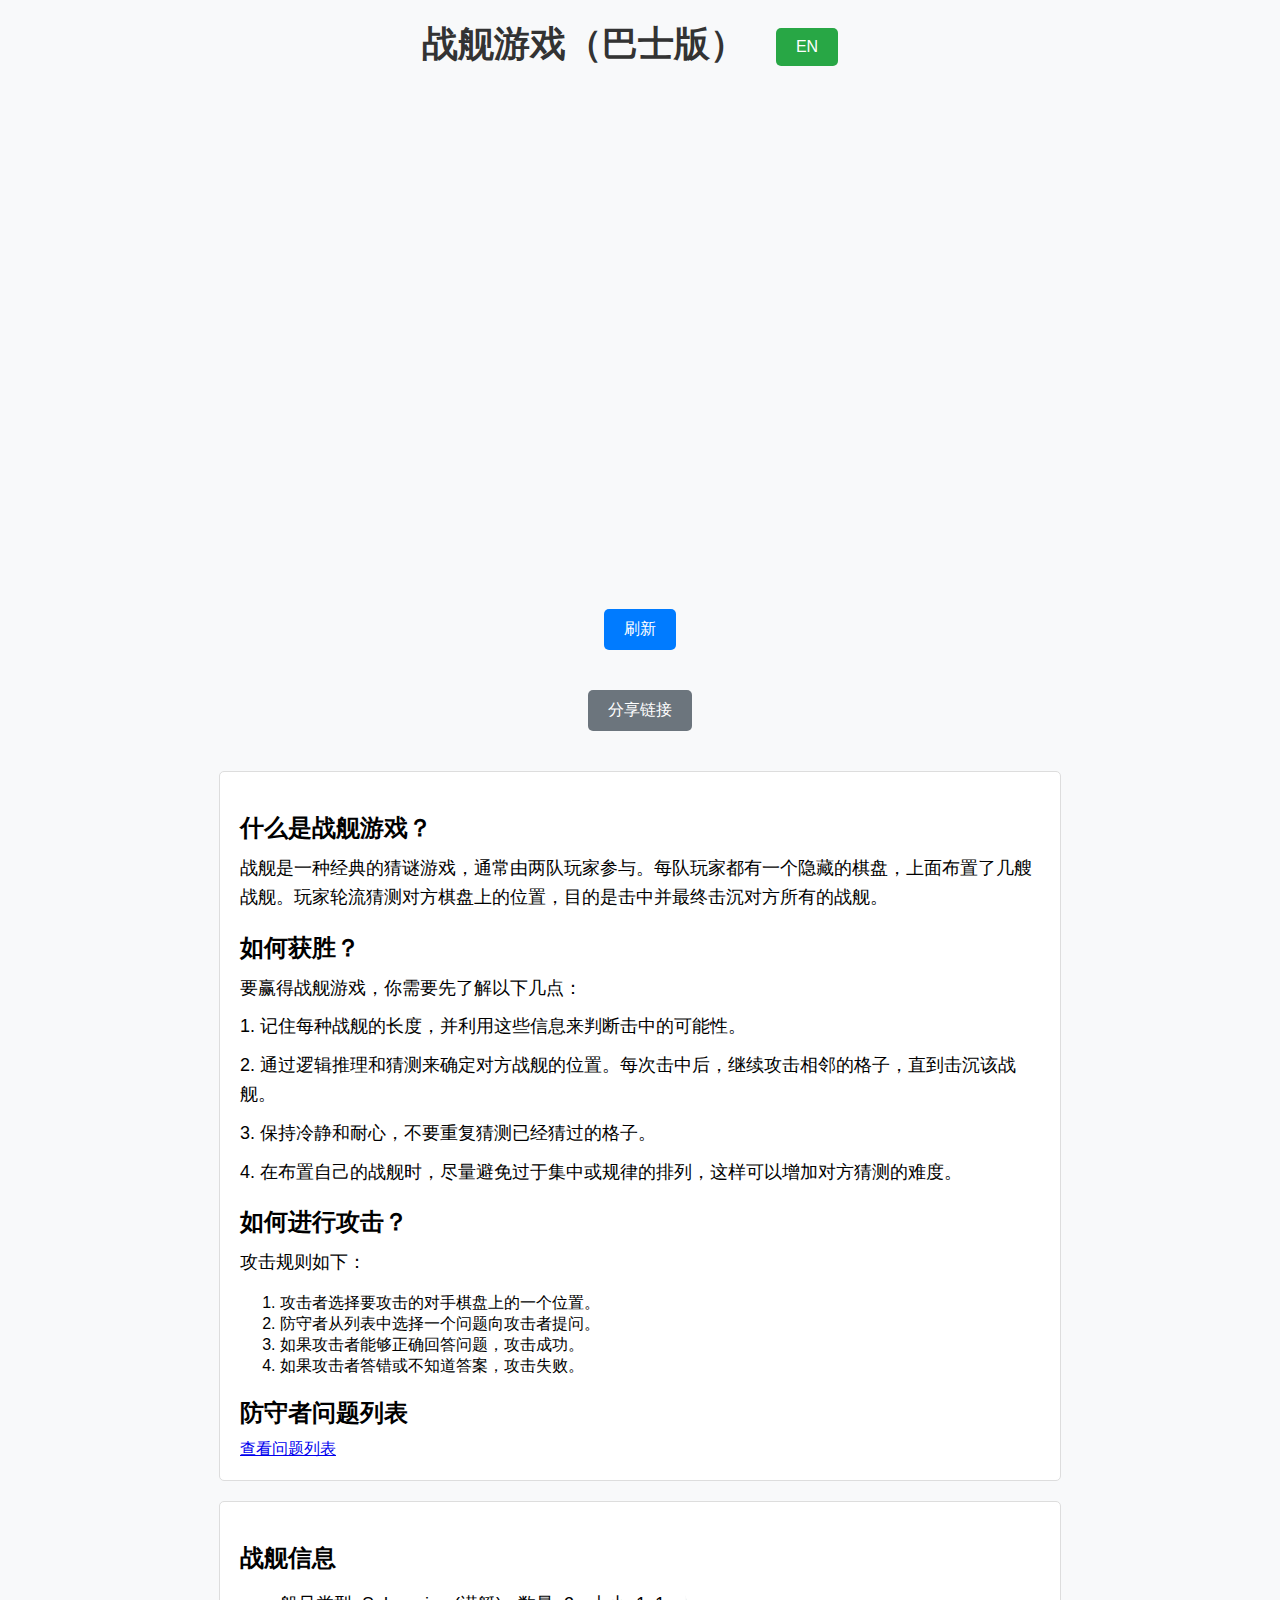
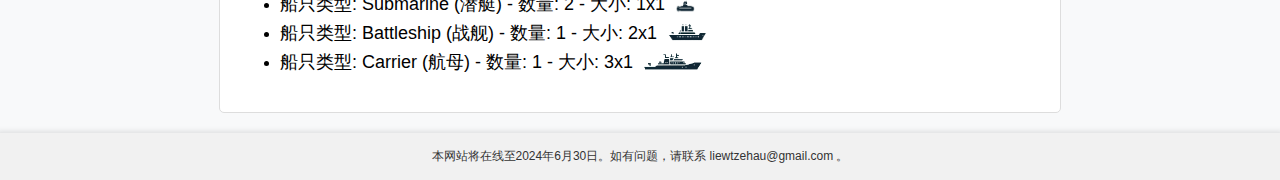
==== index.html @ 7bf11fde "update url format" ====
<!DOCTYPE html>
<html lang="en">
<head>
    <meta charset="UTF-8">
    <meta name="viewport" content="width=device-width, initial-scale=1.0">
    <title>2024成长营の战舰游戏</title>
    <link rel="stylesheet" href="css\styles.css">
</head>
<body>
	<header style="display: flex; align-items: center;">
		<h1 id="title" style="margin-right: 10px;">战舰游戏（巴士版）</h1>
		<button id="languageButton" class="button language-toggle" onclick="toggleLanguage()">EN</button>
	</header>
    <main>
        <div class="iframe-container">
            <iframe src="https://docs.google.com/presentation/d/e/2PACX-1vSyRlAYFByS9uUYxnTJni8VoEZZagcwP3eAEtE21WB3ig0ITGmMuZ49Msveojp7sdHbgEWDhxrnBxK9/embed?start=false&loop=false&delayms=3000" allowfullscreen></iframe>
        </div>
		<div style="text-align: center;">
			<button id="refresh" class="button refresh-button" onclick="refreshPage()">刷新</button>
		</div>
		<div style="text-align: center;">
            <button id="shareUrl" class="button toggle-share-button" onclick="toggleShareUrl()">分享链接给隔壁的朋友</button>
		</div>
		<div class="url-code" id="urlCode" style="display: none;">            
            <div class="share-link">
                
                <input type="text" id="pageLink" value="hi.tzehau.com" readonly>
                <div style="display: flex; align-items: center;">
                <button id="copyLink" class="button share-button" onclick="copyLink()">复制链接</button>

                </div>
            </div>
			<img src="src\hiqr.svg" alt="QR code for alternative website">
		</div>

        <div class="tutorial">
            <h2 id="whatIsTitle">什么是战舰游戏？</h2>
            <p id="whatIsContent">战舰是一种经典的猜谜游戏，通常由两队玩家参与。每队玩家都有一个隐藏的棋盘，上面布置了几艘战舰。玩家轮流猜测对方棋盘上的位置，目的是击中并最终击沉对方所有的战舰。</p>
            
            <h2 id="howToWinTitle">如何获胜？</h2>
            <p id="howToWinContent">要赢得战舰游戏，你需要先了解以下几点：</p>
            <p id="winTip1">1. 记住每种战舰的长度，并利用这些信息来判断击中的可能性。</p>
            <p id="winTip2">2. 通过逻辑推理和猜测来确定对方战舰的位置。每次击中后，继续攻击相邻的格子，直到击沉该战舰。</p>
            <p id="winTip3">3. 保持冷静和耐心，不要重复猜测已经猜过的格子。</p>
            <p id="winTip4">4. 在布置自己的战舰时，尽量避免过于集中或规律的排列，这样可以增加对方猜测的难度。</p>

            <h2 id="howToAttackTitle">如何进行攻击？</h2>
            <p id="howToAttackContent">攻击规则如下：</p>
            <ol>
                <li id="attackStep1">攻击者选择要攻击的对手棋盘上的一个位置。</li>
                <li id="attackStep2">防守者从列表中选择一个问题向攻击者提问。</li>
                <li id="attackStep3">如果攻击者能够正确回答问题，攻击成功。</li>
                <li id="attackStep4">如果攻击者答错或不知道答案，攻击失败。</li>
            </ol>

            <h2 id="defenderQuestionsTitle">防守者问题列表</h2>
            <a id="questionsLink" href="questions.html">查看问题列表</a>
        </div>
		<div class="tutorial">
			<h2 id="shipInfoTitle">战舰信息</h2>
			<ul>
				<li>
					<div style="display: flex; align-items: center;">
						<p id="shipInfo1" style="margin: 0;">
							船只类型: Submarine (潜艇) - 数量: 2 - 大小: 1x1
						</p>
						<img src="src/ship1.png" alt="Submarine Icon" style="width: 20px; height: 20px; margin-left: 10px;">
					</div>
				</li>
				<li>
					<div style="display: flex; align-items: center;">
						<p id="shipInfo2" style="margin: 0;">
							船只类型: Battleship (战舰) - 数量: 1 - 大小: 2x1
						</p>
						<img src="src/ship2.png" alt="Battleship Icon" style="width: 40px; height: 20px; margin-left: 10px;">
					</div>
				</li>
				<li>
					<div style="display: flex; align-items: center;">
						<p id="shipInfo3" style="margin: 0;">
							船只类型: Carrier (航母) - 数量: 1 - 大小: 3x1
						</p>
						<img src="src/ship3.png" alt="Carrier Icon" style="width: 60px; height: 20px; margin-left: 10px;">
					</div>
				</li>
			</ul>
		</div>

	</main>		
	<footer id="footer">
        <p id="footerContent">本网站将在线至2024年6月30日。如有问题，请联系 liewtzehau@gmail.com</p>
    </footer>
    <script>
        function refreshPage() {
            location.reload();
        }

        function copyLink() {
            var copyText = document.getElementById("pageLink");
            copyText.select();
            copyText.setSelectionRange(0, 99999); // For mobile devices
            document.execCommand("copy");
			if (currentLanguage === 'zh') {
				alert("链接已复制: " + copyText.value);
			} else {
				alert("Link copied: " + copyText.value);
			}
        }

        function toggleShareUrl() {
            var shareCode = document.getElementById("urlCode");
            var toggleButton = document.querySelector(".toggle-share-button");
			
            if (shareCode.style.display === "none") {
                shareCode.style.display = "block";
				// toggleButton.id = "hideUrl";
                toggleButton.textContent = "隐藏链接";
            } else {
                shareCode.style.display = "none";
				// shareCode.id = "shareUrl";
                toggleButton.textContent = "分享链接";
            }
        }
	
		const translations = {
        en: {
            title: "Battleship (Bus Version)",
			languageButton: "中文",
            refresh: "Refresh",
            copyLink: "Copy Link",
            shareUrl: "Share Url",
            hideUrl: "Hide Url",
            showQRCode: "Show QR Code",
            hideQRCode: "Hide QR Code",
            whatIsTitle: "What is Battleship Game?",
            whatIsContent: "Battleship is a classic guessing game typically played by two teams of players. Each team has a hidden board with ships placed on it. Players take turns guessing the locations on the opponent's board, aiming to hit and eventually sink all of the opponent's ships.",
            howToWinTitle: "How to Win?",
            howToWinContent: "To win the battleship game, you need to understand the following points:",
            winTip1: "1. Remember the length of each type of ship and use this information to judge the likelihood of a hit.",
            winTip2: "2. Use logical reasoning and guessing to determine the location of the opponent's ships. Continue attacking adjacent squares after a hit until the ship is sunk.",
            winTip3: "3. Stay calm and patient, and avoid guessing squares that have already been guessed.",
            winTip4: "4. When placing your own ships, avoid overly concentrated or regular patterns to increase the difficulty of the opponent's guesses.",
            howToAttackTitle: "How to Attack?",
            howToAttackContent: "The rules for attacking are as follows:",
            attackStep1: "1. The attacker selects a position on the opponent's board to attack.",
            attackStep2: "2. The defender selects a question from the list to ask the attacker.",
            attackStep3: "3. If the attacker answers the question correctly, the attack is successful.",
            attackStep4: "4. If the attacker answers incorrectly or does not know the answer, the attack fails.",
            defenderQuestionsTitle: "Defender's Question List",
            questionsLink: "View Question List",
            shipInfoTitle: "Ship Information",
            shipInfo1: "Ship Type: Submarine - Quantity: 2 - Size: 1x1",
            shipInfo2: "Ship Type: Battleship - Quantity: 1 - Size: 2x1",
            shipInfo3: "Ship Type: Carrier - Quantity: 1 - Size: 3x1",
            footerContent: "This website will be online until June 30, 2024. If you have any questions, please contact liewtzehau@gmail.com."
        },
        zh: {
            title: "战舰游戏（巴士版）",
			languageButton: "EN",
            refresh: "刷新",
            copyLink: "复制链接",
            shareUrl: "分享链接",
            hideUrl: "隐藏链接",
            showQRCode: "显示二维码",
            hideQRCode: "隐藏二维码",
            whatIsTitle: "什么是战舰游戏？",
            whatIsContent: "战舰是一种经典的猜谜游戏，通常由两队玩家参与。每队玩家都有一个隐藏的棋盘，上面布置了几艘战舰。玩家轮流猜测对方棋盘上的位置，目的是击中并最终击沉对方所有的战舰。",
            howToWinTitle: "如何获胜？",
            howToWinContent: "要赢得战舰游戏，你需要先了解以下几点：",
            winTip1: "1. 记住每种战舰的长度，并利用这些信息来判断击中的可能性。",
            winTip2: "2. 通过逻辑推理和猜测来确定对方战舰的位置。每次击中后，继续攻击相邻的格子，直到击沉该战舰。",
            winTip3: "3. 保持冷静和耐心，不要重复猜测已经猜过的格子。",
            winTip4: "4. 在布置自己的战舰时，尽量避免过于集中或规律的排列，这样可以增加对方猜测的难度。",
            howToAttackTitle: "如何进行攻击？",
            howToAttackContent: "攻击规则如下：",
            attackStep1: "攻击者选择要攻击的对手棋盘上的一个位置。",
            attackStep2: "防守者从列表中选择一个问题向攻击者提问。",
            attackStep3: "如果攻击者能够正确回答问题，攻击成功。",
            attackStep4: "如果攻击者答错或不知道答案，攻击失败。",
            defenderQuestionsTitle: "防守者问题列表",
            questionsLink: "查看问题列表",
            shipInfoTitle: "战舰信息",
            shipInfo1: "船只类型: Submarine (潜艇) - 数量: 2 - 大小: 1x1",
            shipInfo2: "船只类型: Battleship (战舰) - 数量: 1 - 大小: 2x1",
            shipInfo3: "船只类型: Carrier (航母) - 数量: 1 - 大小: 3x1",
            footerContent: "本网站将在线至2024年6月30日。如有问题，请联系 liewtzehau@gmail.com 。"
        }
		};

		let currentLanguage = localStorage.getItem('language') || 'zh'; // Default language is Chinese

		function toggleLanguage() {
			const languageToggle = document.querySelector('.language-toggle');
			if (currentLanguage === 'zh') {
				currentLanguage = 'en';
			} else {
				currentLanguage = 'zh';
			}
			localStorage.setItem('language', currentLanguage);
			updateLanguage();
		}

		function updateLanguage() {
			const elements = document.querySelectorAll('[id]');
			elements.forEach(element => {
				const translationKey = element.id;  
				if (translations[currentLanguage][translationKey]) {
					element.textContent = translations[currentLanguage][translationKey];
				}
			});
		}

		updateLanguage();
    </script>
	
</body>
</html>
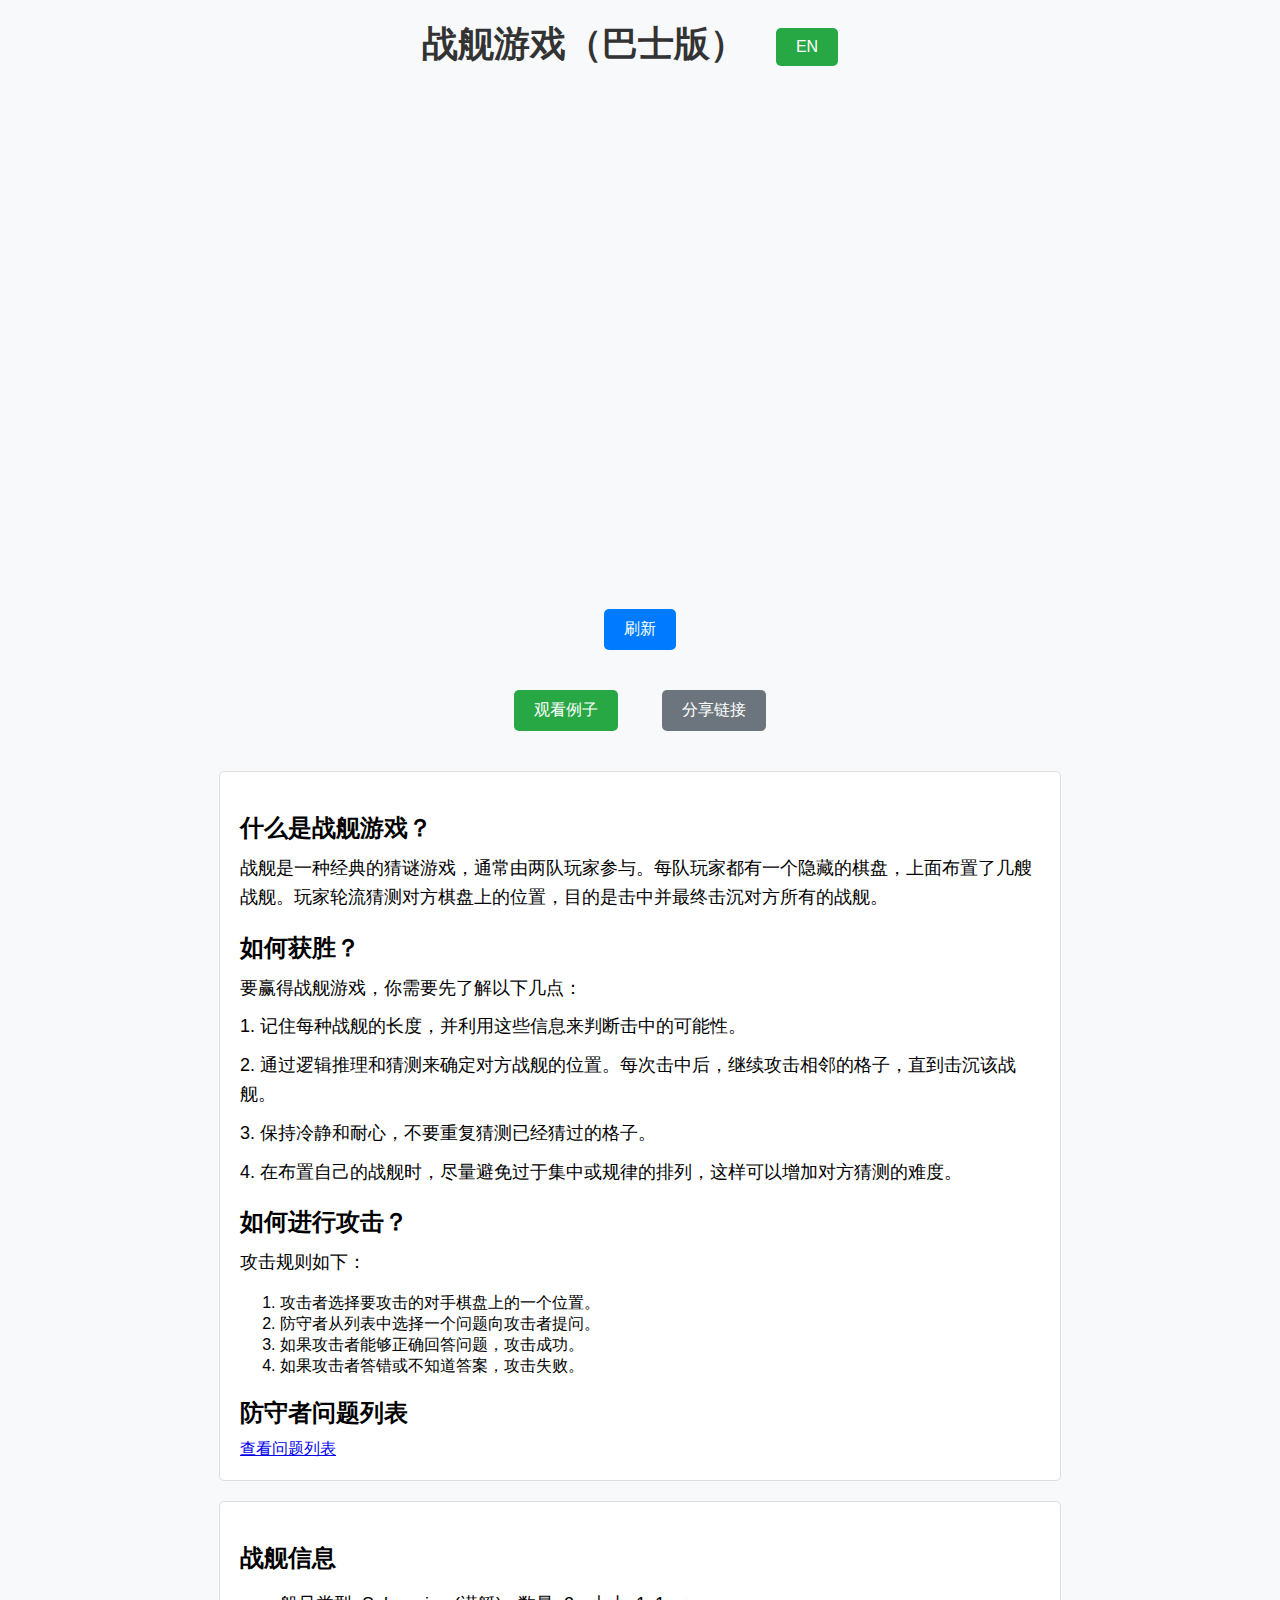
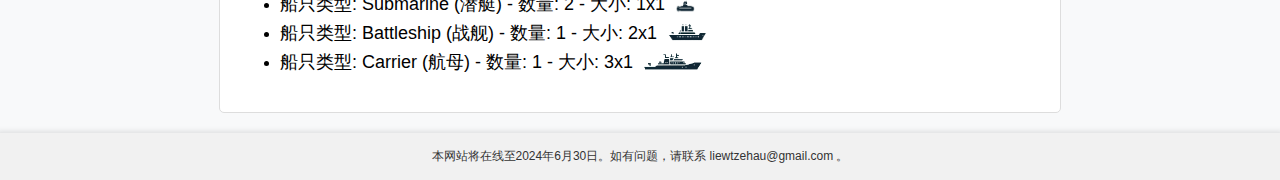
==== commit 693592c3: "test" ====
--- a/index.html
+++ b/index.html
@@ -19,8 +19,13 @@
 			<button id="refresh" class="button refresh-button" onclick="refreshPage()">刷新</button>
 		</div>
 		<div style="text-align: center;">
-            <button id="shareUrl" class="button toggle-share-button" onclick="toggleShareUrl()">分享链接给隔壁的朋友</button>
-		</div>
+            <button id="showBoard" class="button toggle-sample-button" onclick="toggleSample()">观看例子</button>
+            <button id="shareUrl" class="button toggle-share-button" onclick="toggleShareUrl()">分享链接</button>
+		</div>
+		<div class="sample-board" id="SampleBoard" style="display: none;">
+            <img src="src/sampleboard.png" alt="Sample Board" class="sample-board">
+        </div>
+        
 		<div class="url-code" id="urlCode" style="display: none;">            
             <div class="share-link">
                 
@@ -30,7 +35,7 @@
 
                 </div>
             </div>
-			<img src="src\hiqr.svg" alt="QR code for alternative website">
+			<img src="src\hiqr.svg" alt="QR code for this website">
 		</div>
 
         <div class="tutorial">
@@ -113,12 +118,22 @@
 			
             if (shareCode.style.display === "none") {
                 shareCode.style.display = "block";
-				// toggleButton.id = "hideUrl";
-                toggleButton.textContent = "隐藏链接";
+                toggleButton.textContent = translations[currentLanguage]["hideUrl"];
             } else {
                 shareCode.style.display = "none";
-				// shareCode.id = "shareUrl";
-                toggleButton.textContent = "分享链接";
+                toggleButton.textContent = translations[currentLanguage]["shareUrl"];
+            }
+        }
+        function toggleSample() {
+            var sampleBoard = document.getElementById("SampleBoard");
+            var toggleButton = document.querySelector(".toggle-sample-button");
+			
+            if (sampleBoard.style.display === "none") {
+                sampleBoard.style.display = "block";
+                toggleButton.textContent = translations[currentLanguage]["hideBoard"];
+            } else {
+                sampleBoard.style.display = "none";
+                toggleButton.textContent = translations[currentLanguage]["showBoard"];
             }
         }
 	
@@ -130,6 +145,8 @@
             copyLink: "Copy Link",
             shareUrl: "Share Url",
             hideUrl: "Hide Url",
+            showBoard: "Show Sample",
+            hideBoard: "Hide Sample",
             showQRCode: "Show QR Code",
             hideQRCode: "Hide QR Code",
             whatIsTitle: "What is Battleship Game?",
@@ -161,6 +178,8 @@
             copyLink: "复制链接",
             shareUrl: "分享链接",
             hideUrl: "隐藏链接",
+            showBoard: "观看例子",
+            hideBoard: "隐藏例子",
             showQRCode: "显示二维码",
             hideQRCode: "隐藏二维码",
             whatIsTitle: "什么是战舰游戏？",
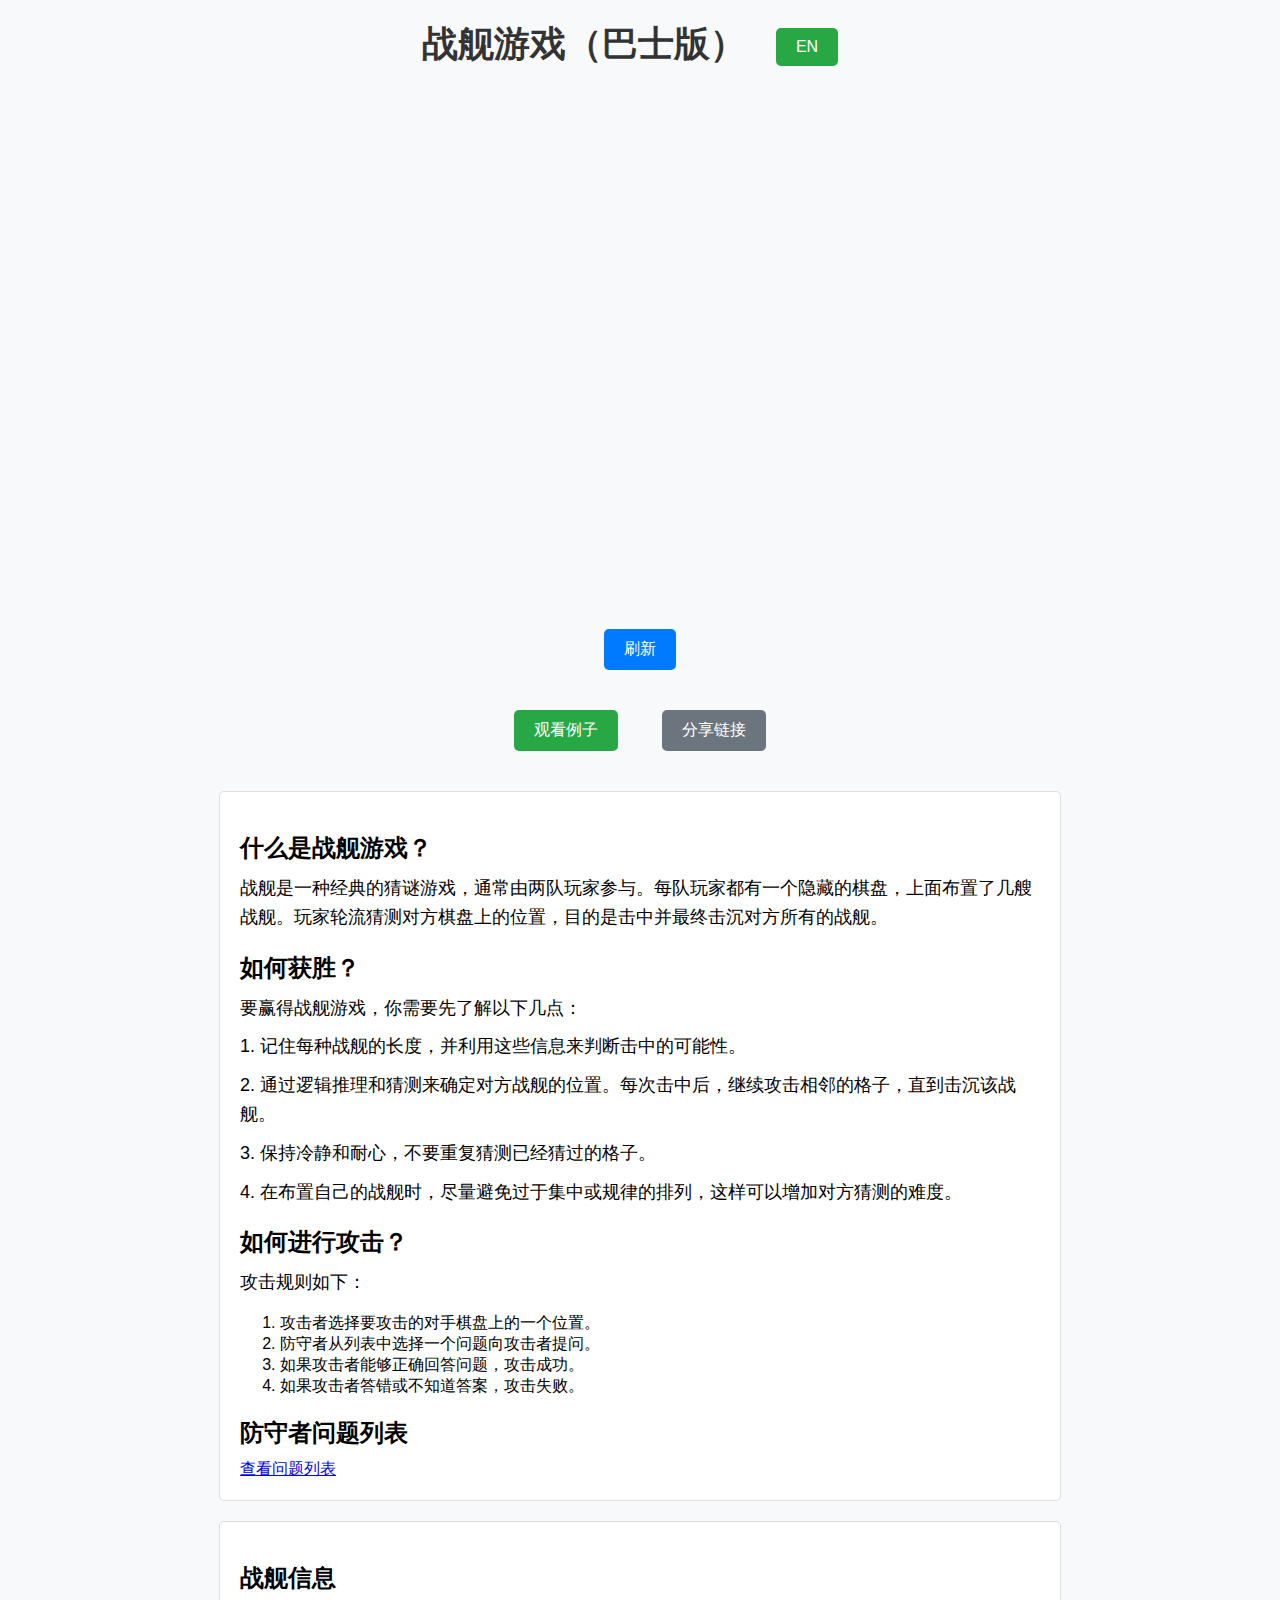
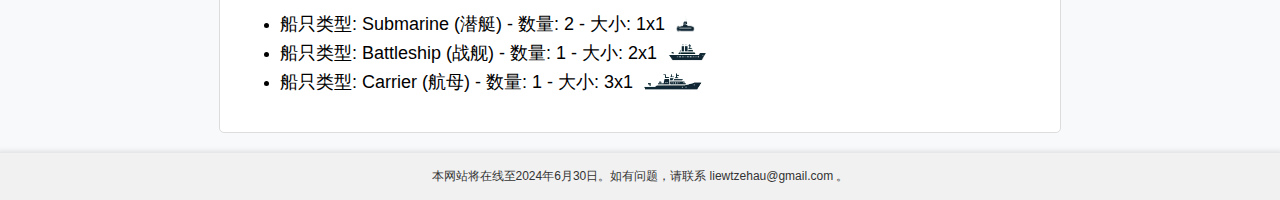
==== commit 45ca2c71: "test overflow iframe" ====
--- a/index.html
+++ b/index.html
@@ -15,6 +15,8 @@
         <div class="iframe-container">
             <iframe src="https://docs.google.com/presentation/d/e/2PACX-1vSyRlAYFByS9uUYxnTJni8VoEZZagcwP3eAEtE21WB3ig0ITGmMuZ49Msveojp7sdHbgEWDhxrnBxK9/embed?start=false&loop=false&delayms=3000" allowfullscreen></iframe>
         </div>
+        <div style="height: 20px;"></div>
+
 		<div style="text-align: center;">
 			<button id="refresh" class="button refresh-button" onclick="refreshPage()">刷新</button>
 		</div>
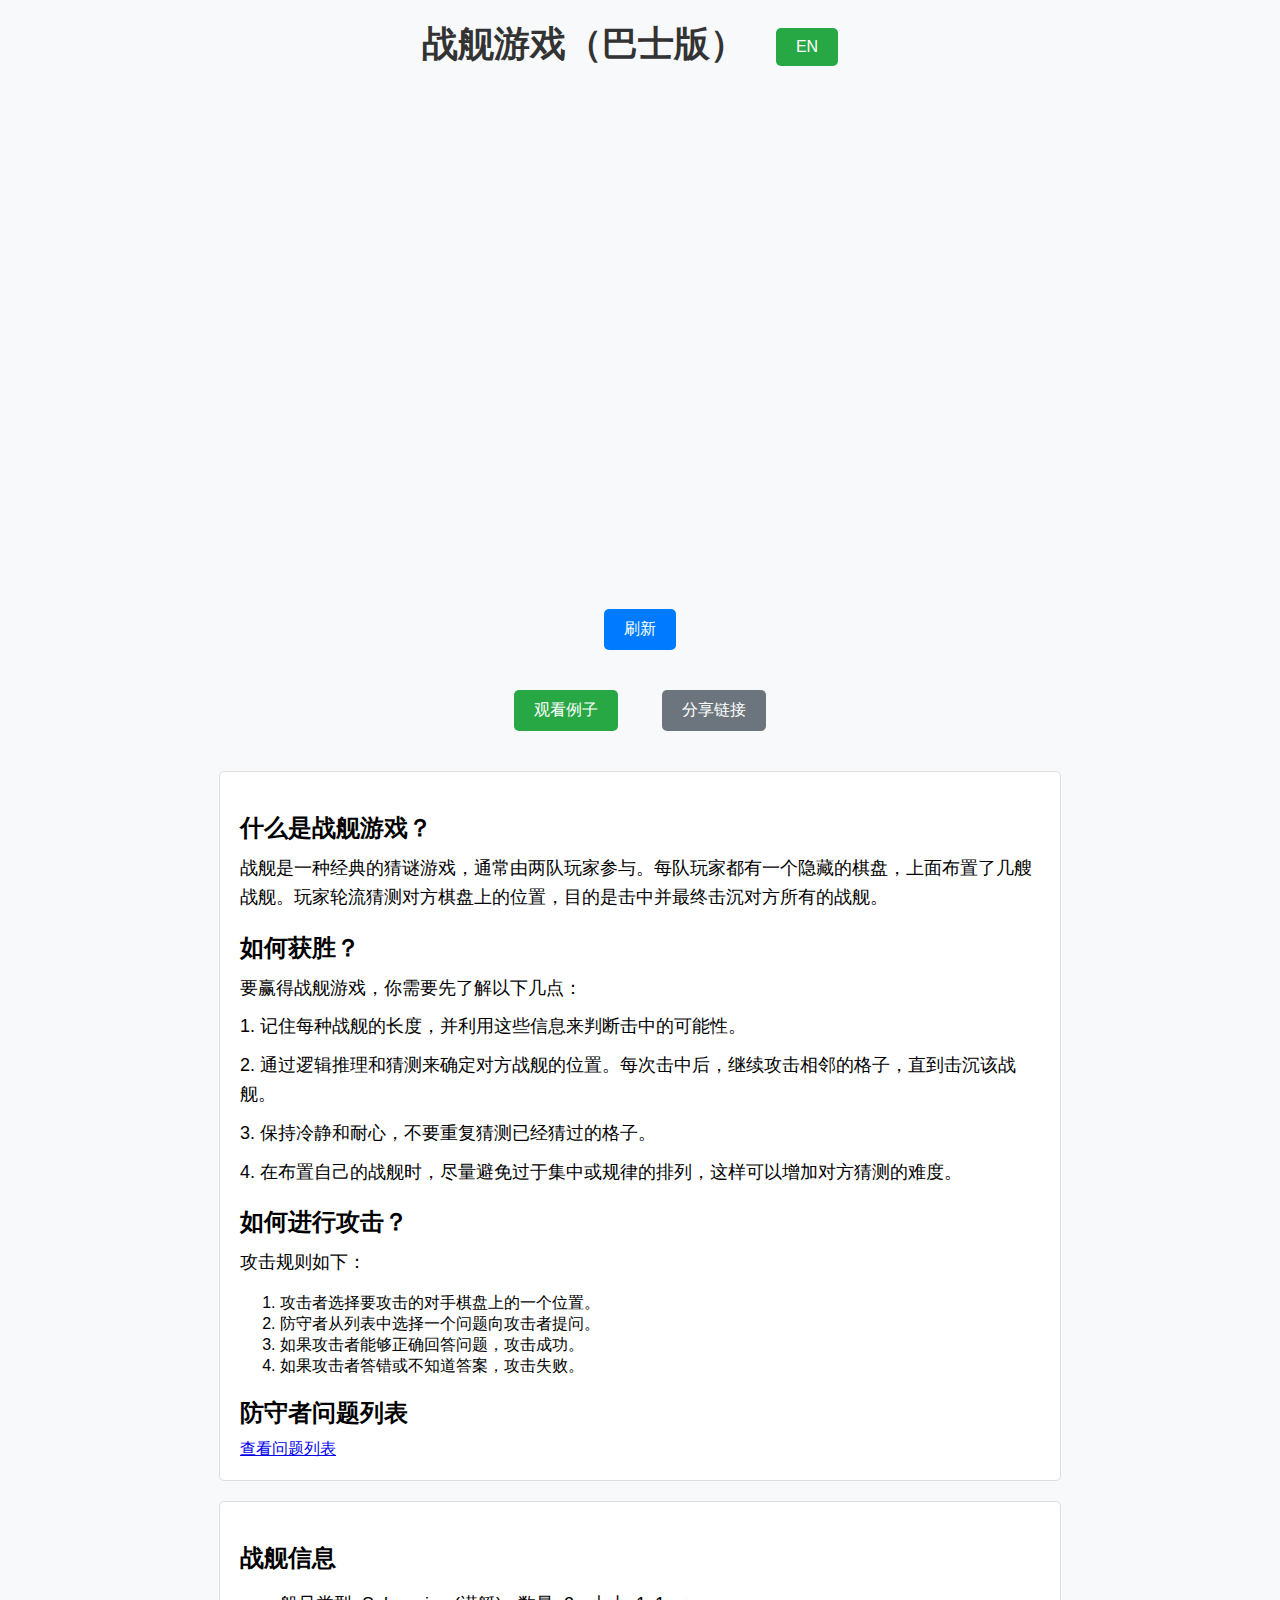
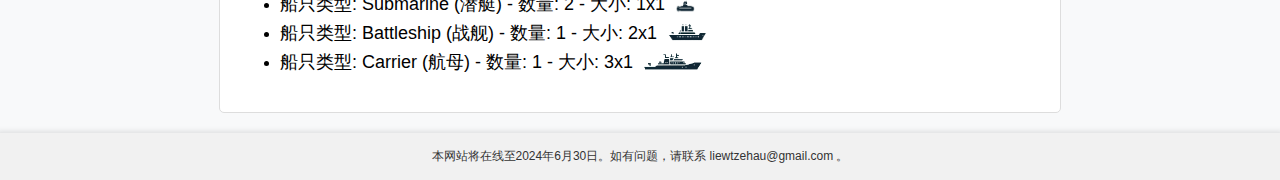
==== commit 0d0242e3: "Update index.html" ====
--- a/index.html
+++ b/index.html
@@ -3,7 +3,8 @@
 <head>
     <meta charset="UTF-8">
     <meta name="viewport" content="width=device-width, initial-scale=1.0">
-    <title>2024成长营の战舰游戏</title>
+<!--     <title>2024成长营の战舰游戏</title> -->
+    <title>战舰游戏</title>
     <link rel="stylesheet" href="css\styles.css">
 </head>
 <body>
@@ -15,8 +16,6 @@
         <div class="iframe-container">
             <iframe src="https://docs.google.com/presentation/d/e/2PACX-1vSyRlAYFByS9uUYxnTJni8VoEZZagcwP3eAEtE21WB3ig0ITGmMuZ49Msveojp7sdHbgEWDhxrnBxK9/embed?start=false&loop=false&delayms=3000" allowfullscreen></iframe>
         </div>
-        <div style="height: 20px;"></div>
-
 		<div style="text-align: center;">
 			<button id="refresh" class="button refresh-button" onclick="refreshPage()">刷新</button>
 		</div>
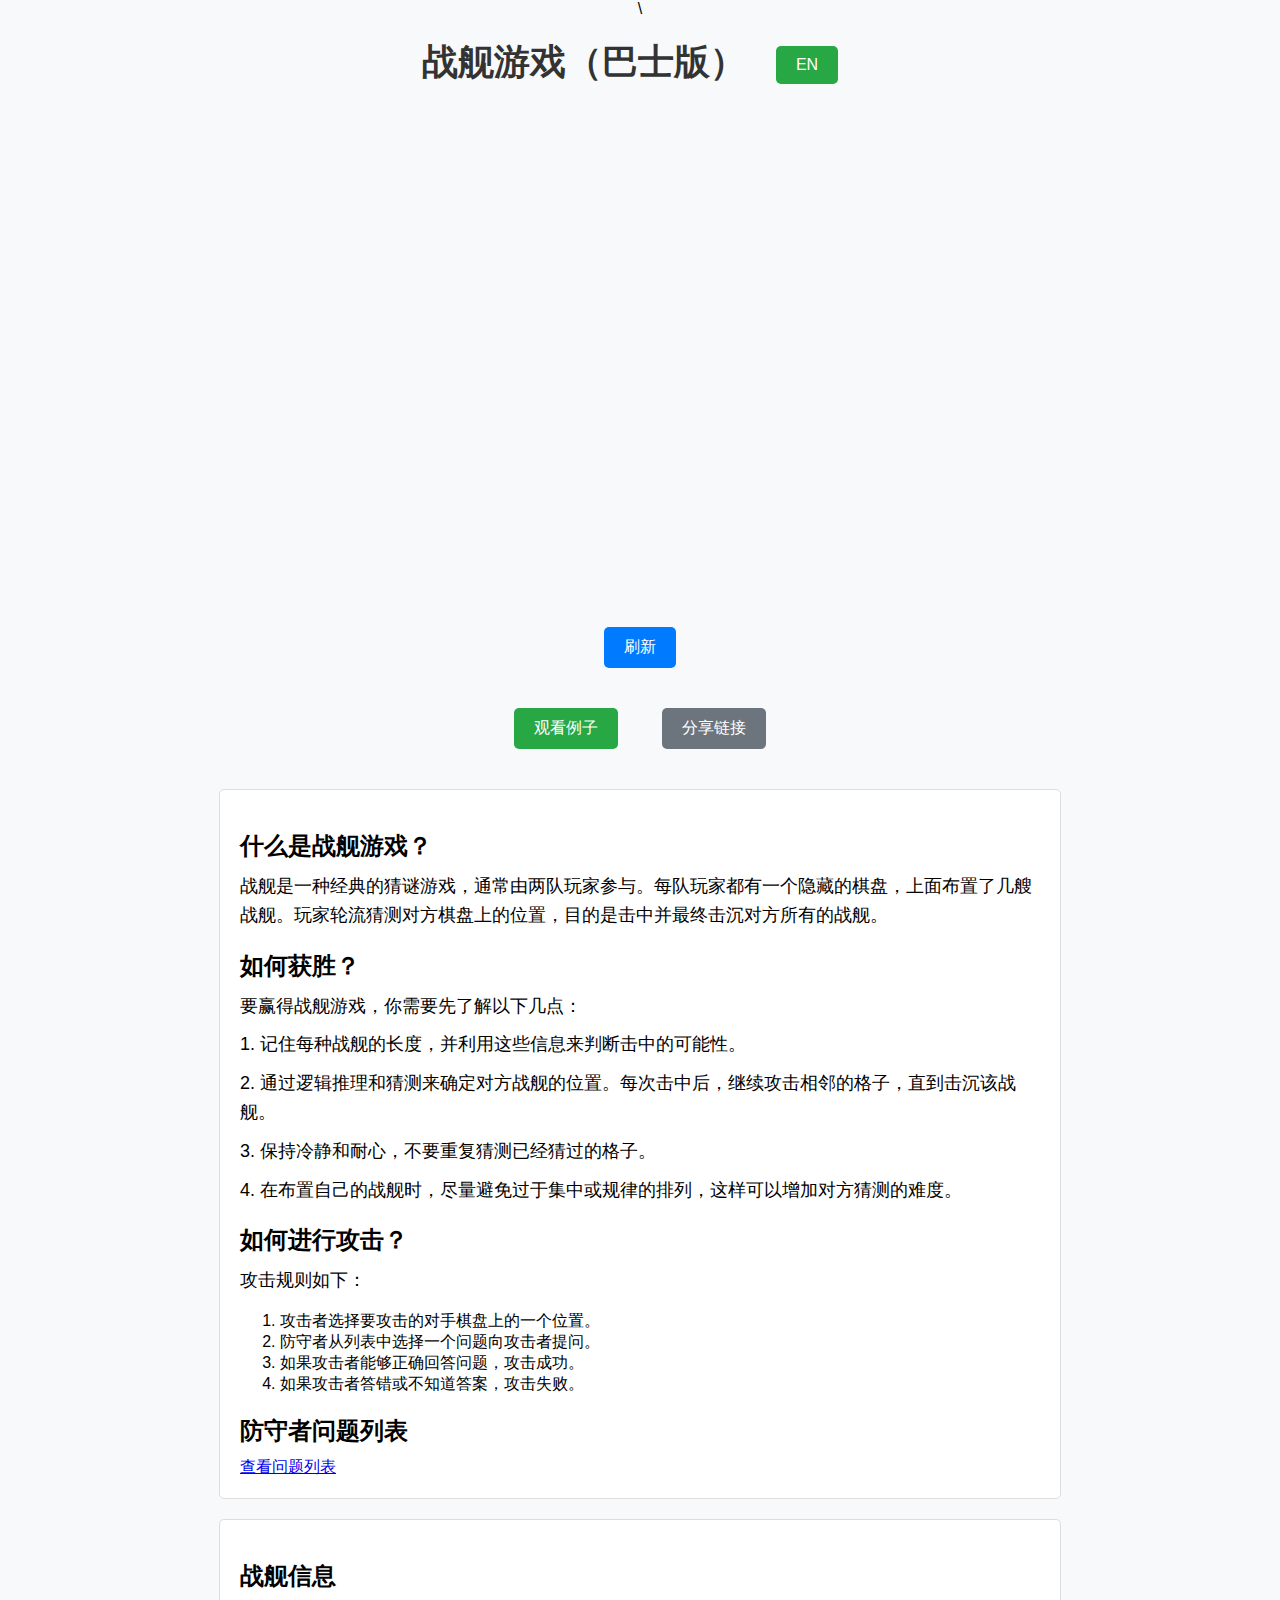
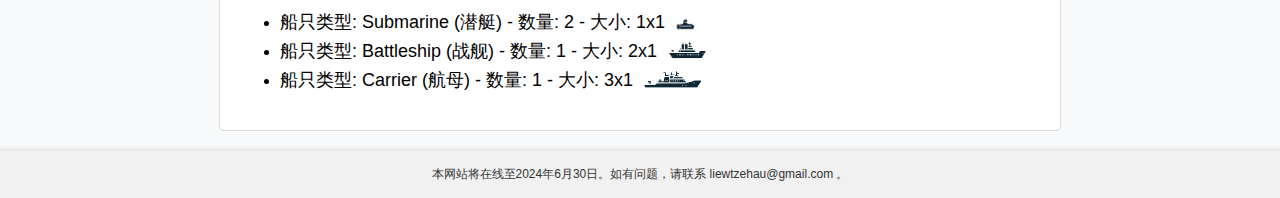
==== commit 4098a654: "update readme" ====
--- a/index.html
+++ b/index.html
@@ -2,9 +2,8 @@
 <html lang="en">
 <head>
     <meta charset="UTF-8">
-    <meta name="viewport" content="width=device-width, initial-scale=1.0">
-<!--     <title>2024成长营の战舰游戏</title> -->
-    <title>战舰游戏</title>
+    <meta name="viewport" content="width=device-width, initial-scale=1.0">\
+    <title>战舰游戏 （Battleship Bus Edition）</title>
     <link rel="stylesheet" href="css\styles.css">
 </head>
 <body>
@@ -14,6 +13,7 @@
 	</header>
     <main>
         <div class="iframe-container">
+            <!-- 在GoogleSlide file => share => publish to web => 选择 Embed 然后 replace 下面的 iframe -->
             <iframe src="https://docs.google.com/presentation/d/e/2PACX-1vSyRlAYFByS9uUYxnTJni8VoEZZagcwP3eAEtE21WB3ig0ITGmMuZ49Msveojp7sdHbgEWDhxrnBxK9/embed?start=false&loop=false&delayms=3000" allowfullscreen></iframe>
         </div>
 		<div style="text-align: center;">
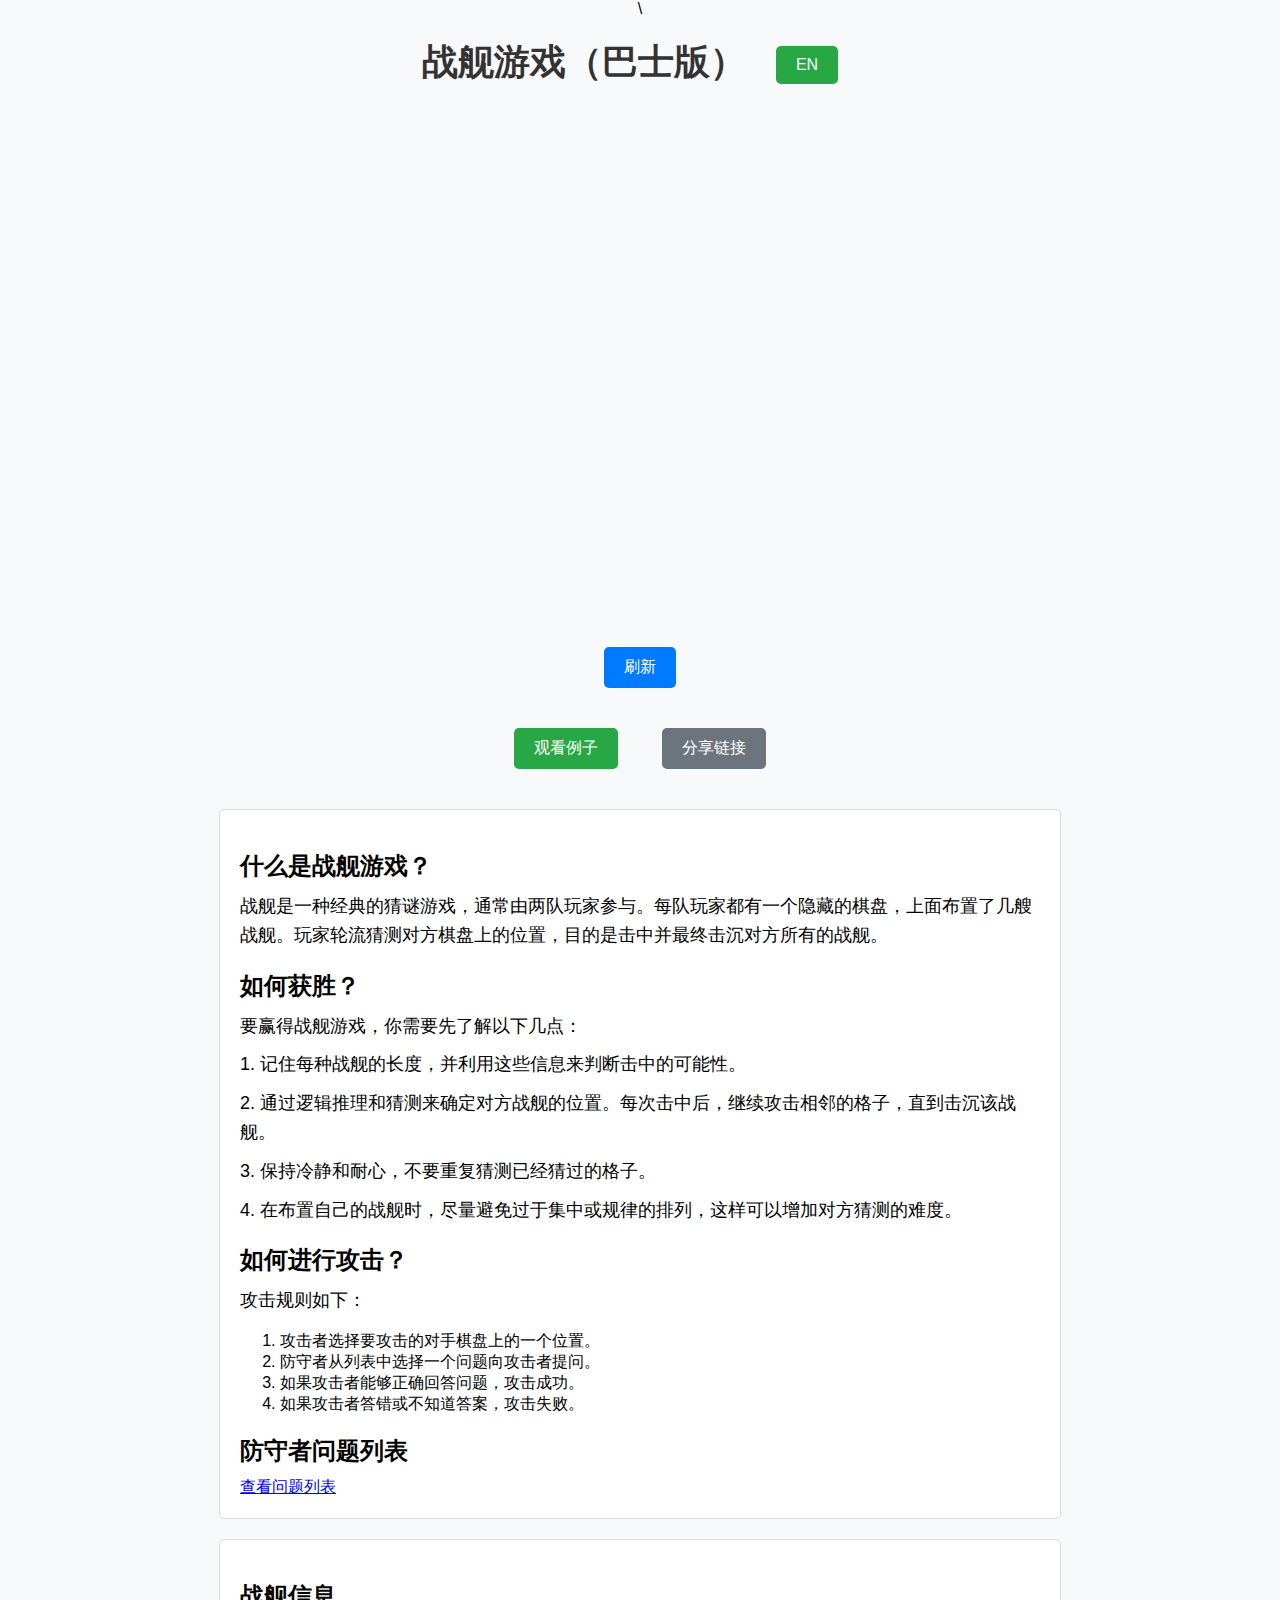
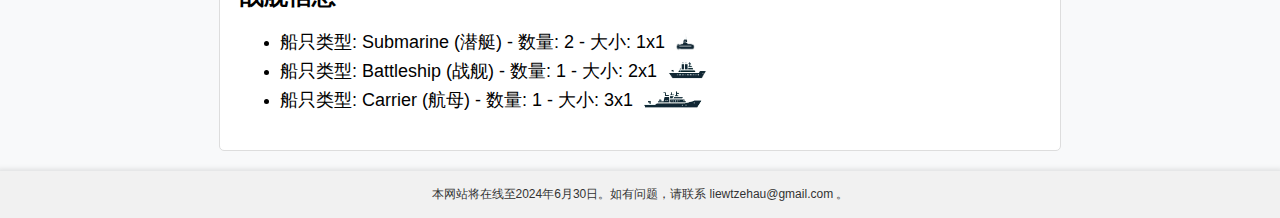
==== commit b79eb8fe: "Merge branch 'DO'" ====
--- a/index.html
+++ b/index.html
@@ -16,6 +16,8 @@
             <!-- 在GoogleSlide file => share => publish to web => 选择 Embed 然后 replace 下面的 iframe -->
             <iframe src="https://docs.google.com/presentation/d/e/2PACX-1vSyRlAYFByS9uUYxnTJni8VoEZZagcwP3eAEtE21WB3ig0ITGmMuZ49Msveojp7sdHbgEWDhxrnBxK9/embed?start=false&loop=false&delayms=3000" allowfullscreen></iframe>
         </div>
+        <div style="height: 20px;"></div>
+
 		<div style="text-align: center;">
 			<button id="refresh" class="button refresh-button" onclick="refreshPage()">刷新</button>
 		</div>
